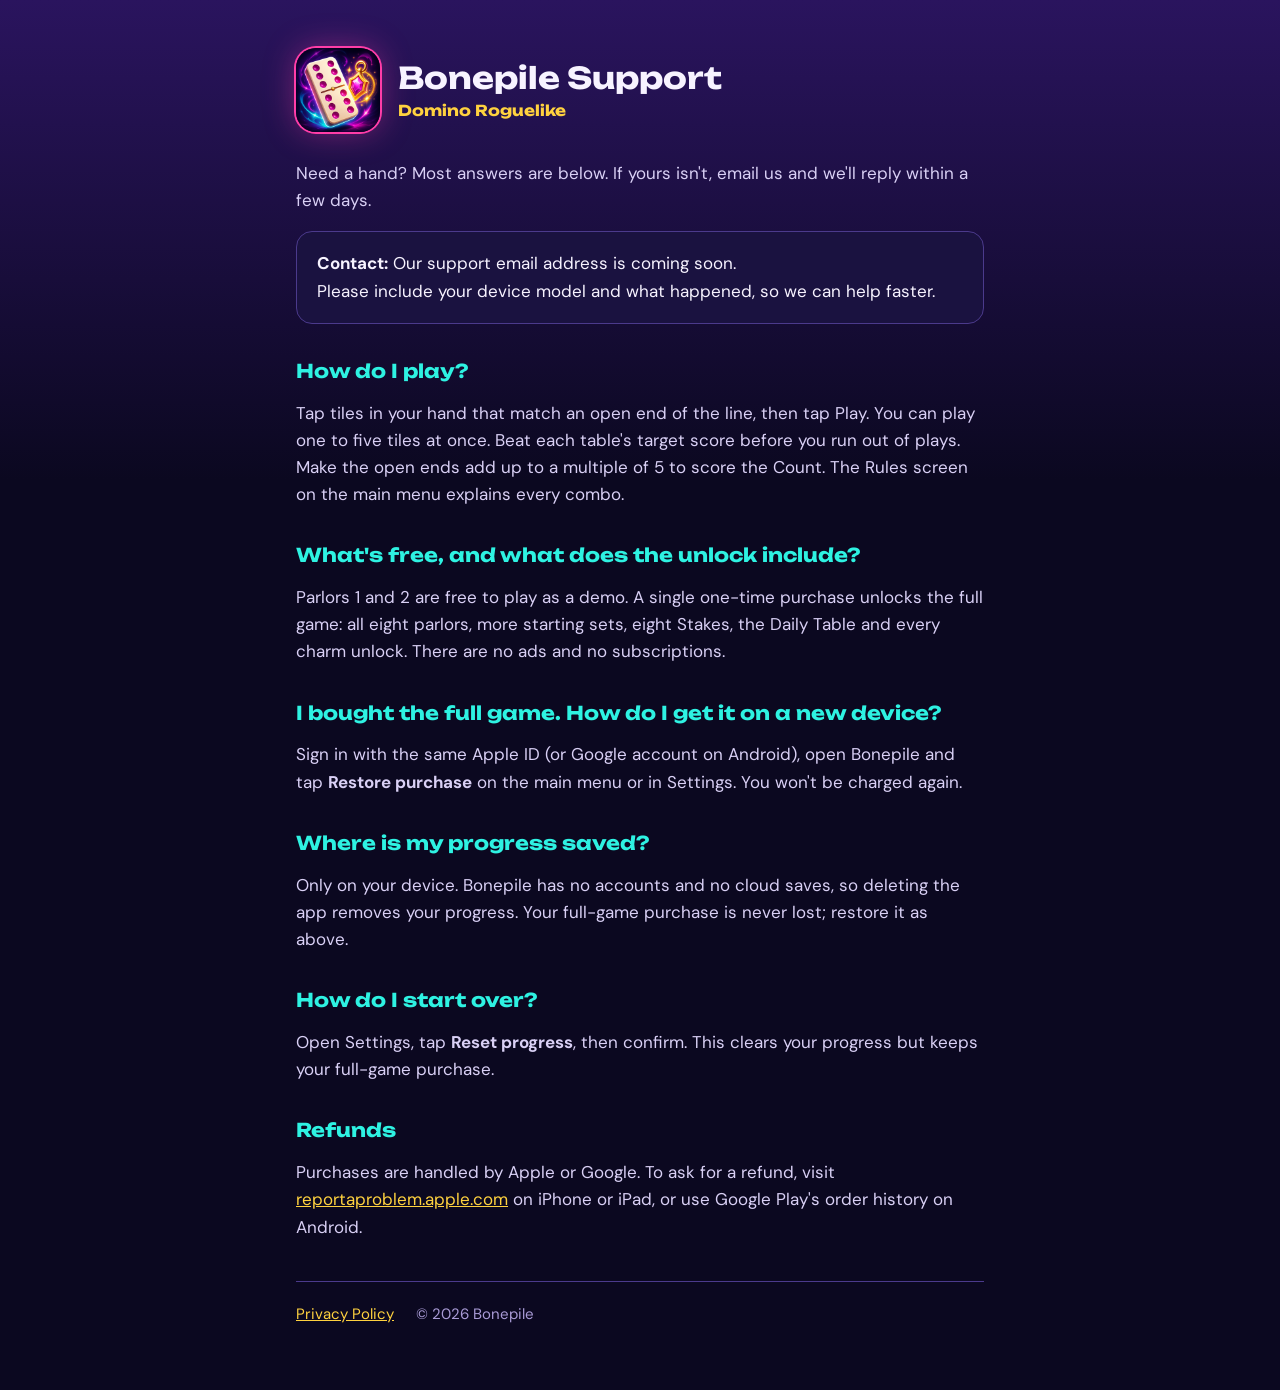
==== index.html @ 68d833bb "Add Bonepile support and privacy pages Co-Authored-By: Claude Opus 5.5 (1M context) <noreply@anthrop" ====
<!doctype html>
<html lang="en"><head><meta charset="utf-8"><meta name="viewport" content="width=device-width,initial-scale=1">
<title>Bonepile Support</title>
<meta name="description" content="Help and contact for Bonepile: Domino Roguelike.">
<link rel="icon" href="icon.png">
<link rel="preconnect" href="https://fonts.googleapis.com"><link rel="preconnect" href="https://fonts.gstatic.com" crossorigin>
<link href="https://fonts.googleapis.com/css2?family=DM+Sans:wght@400;500&family=Unbounded:wght@700&display=swap" rel="stylesheet">
<link rel="stylesheet" href="style.css">
</head><body><main>
<header><img src="icon.png" alt="Bonepile app icon"><h1>Bonepile Support<small>Domino Roguelike</small></h1></header>

<p>Need a hand? Most answers are below. If yours isn't, email us and we'll reply within a few days.</p>
<div class="card"><strong>Contact:</strong> <!--CONTACT-->Our support email address is coming soon.<br>
Please include your device model and what happened, so we can help faster.</div>

<h2>How do I play?</h2>
<p>Tap tiles in your hand that match an open end of the line, then tap Play. You can play one to five tiles at once. Beat each table's target score before you run out of plays. Make the open ends add up to a multiple of 5 to score the Count. The Rules screen on the main menu explains every combo.</p>

<h2>What's free, and what does the unlock include?</h2>
<p>Parlors 1 and 2 are free to play as a demo. A single one-time purchase unlocks the full game: all eight parlors, more starting sets, eight Stakes, the Daily Table and every charm unlock. There are no ads and no subscriptions.</p>

<h2>I bought the full game. How do I get it on a new device?</h2>
<p>Sign in with the same Apple ID (or Google account on Android), open Bonepile and tap <strong>Restore purchase</strong> on the main menu or in Settings. You won't be charged again.</p>

<h2>Where is my progress saved?</h2>
<p>Only on your device. Bonepile has no accounts and no cloud saves, so deleting the app removes your progress. Your full-game purchase is never lost; restore it as above.</p>

<h2>How do I start over?</h2>
<p>Open Settings, tap <strong>Reset progress</strong>, then confirm. This clears your progress but keeps your full-game purchase.</p>

<h2>Refunds</h2>
<p>Purchases are handled by Apple or Google. To ask for a refund, visit <a href="https://reportaproblem.apple.com">reportaproblem.apple.com</a> on iPhone or iPad, or use Google Play's order history on Android.</p>

<nav><a href="privacy.html">Privacy Policy</a> © 2026 Bonepile</nav>
</main></body></html>
---- style.css ----
:root{--ink:#0B0820;--top:#2A145E;--text:#F7F3FF;--dim:#A99BD6;--gold:#FFD23F;--teal:#2EF2E2;--coral:#FF3DA8;--card:#1A1240;--line:#4B3A8C}
*{box-sizing:border-box}
body{margin:0;background:linear-gradient(180deg,var(--top),var(--ink) 480px) var(--ink);color:var(--text);font:17px/1.6 'DM Sans',system-ui,sans-serif}
main{max-width:720px;margin:0 auto;padding:48px 16px 64px}
header{display:flex;align-items:center;gap:18px;margin-bottom:28px}
header img{width:84px;height:84px;border-radius:20px;box-shadow:0 0 0 2px var(--coral),0 0 32px #FF3DA866}
h1,h2{font-family:'Unbounded',system-ui,sans-serif;font-weight:700;line-height:1.2}
h1{font-size:30px;margin:0}
h1 small{display:block;font-size:15px;color:var(--gold);margin-top:6px;font-weight:700}
h2{font-size:19px;margin:36px 0 10px;color:var(--teal)}
p,li{color:#D9D0F5}
a{color:var(--gold)}
.card{background:var(--card);border:1px solid var(--line);border-radius:16px;padding:18px 20px;margin:12px 0}
.card strong{color:var(--text)}
nav{margin-top:40px;padding-top:20px;border-top:1px solid var(--line);font-size:15px;color:var(--dim)}
nav a{margin-right:18px}
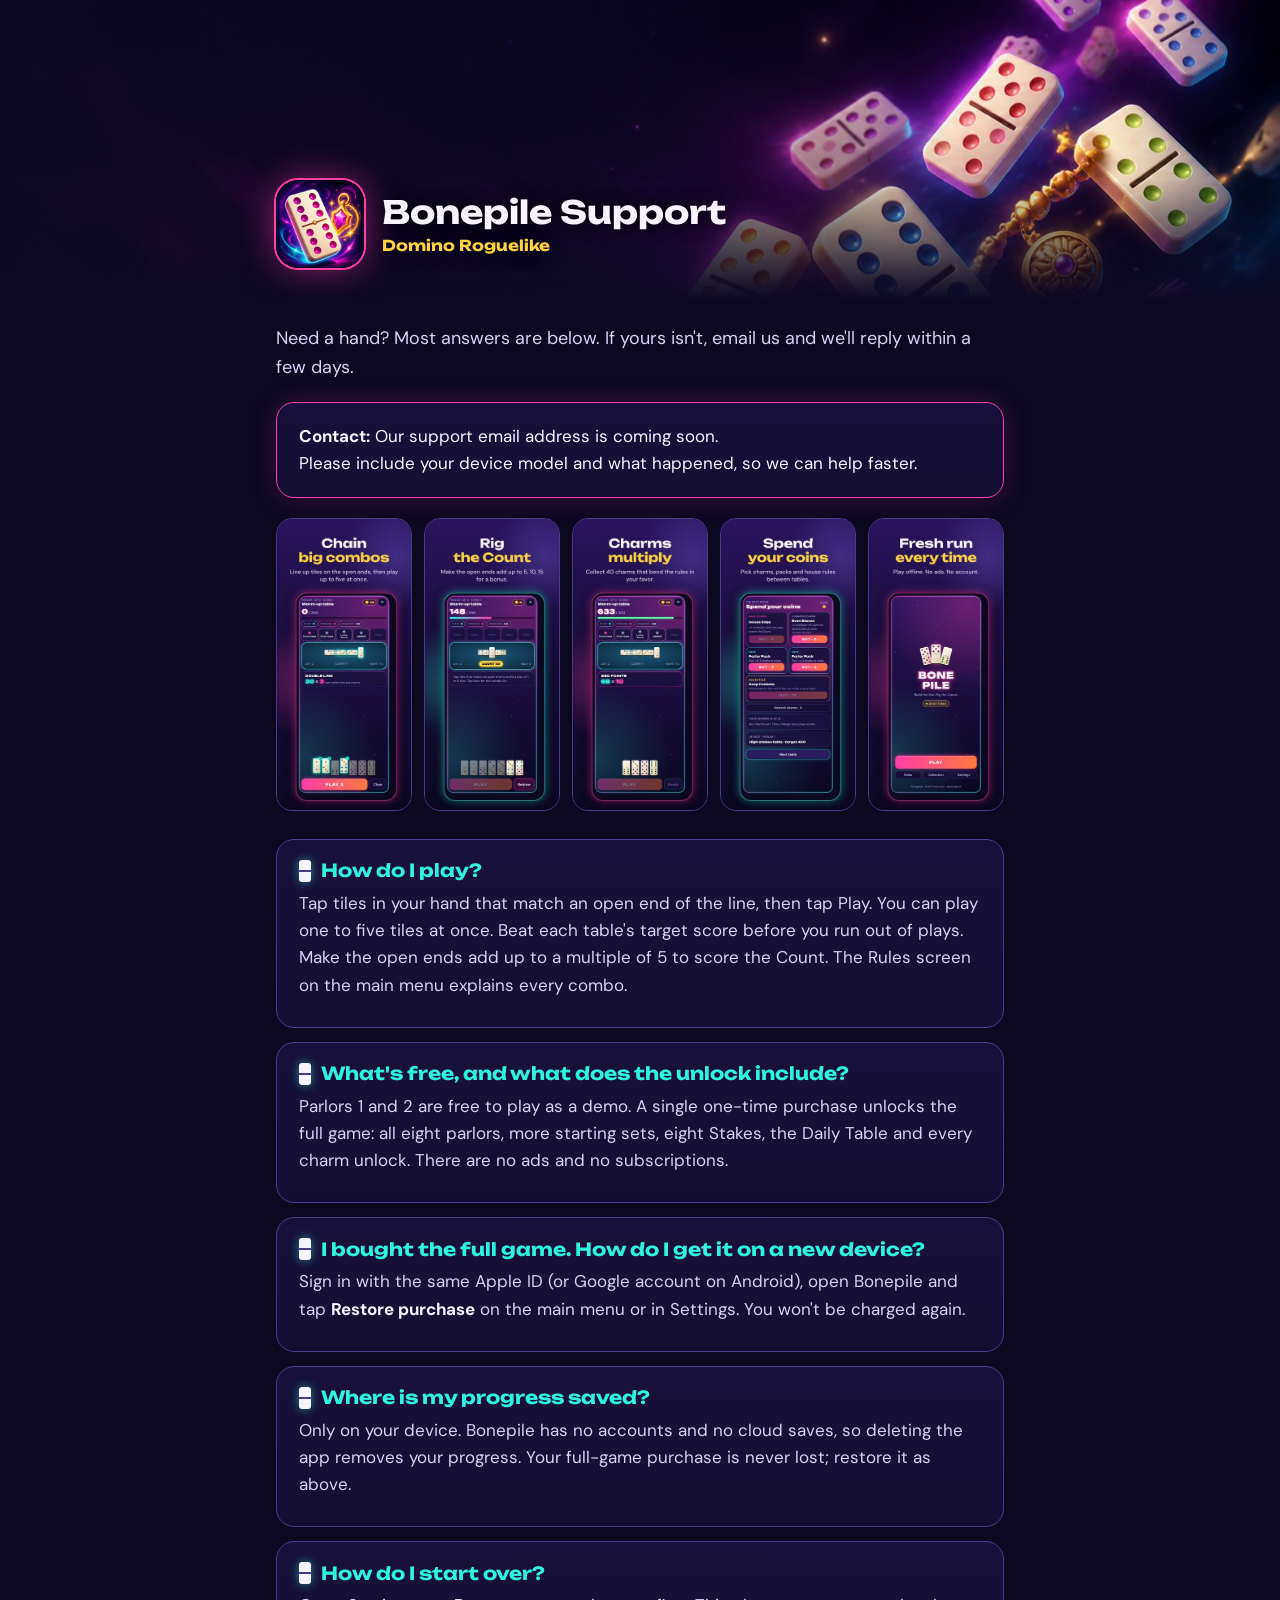
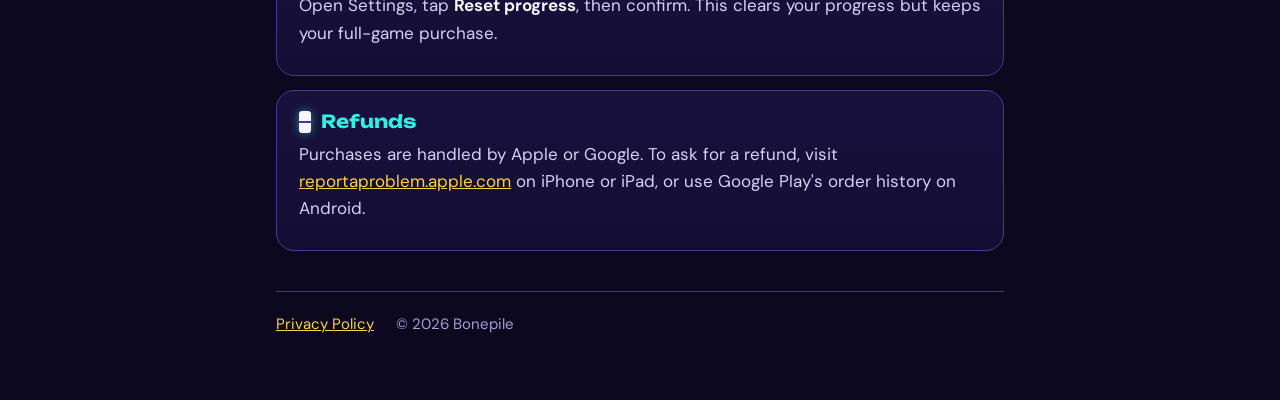
==== commit 99fe3956: "Refresh pages: Canva banner, screenshots, card layout Co-Authored-By: Claude Opus 5.5 (1M context) <" ====
--- a/index.html
+++ b/index.html
@@ -6,30 +6,25 @@
 <link rel="preconnect" href="https://fonts.googleapis.com"><link rel="preconnect" href="https://fonts.gstatic.com" crossorigin>
 <link href="https://fonts.googleapis.com/css2?family=DM+Sans:wght@400;500&family=Unbounded:wght@700&display=swap" rel="stylesheet">
 <link rel="stylesheet" href="style.css">
-</head><body><main>
-<header><img src="icon.png" alt="Bonepile app icon"><h1>Bonepile Support<small>Domino Roguelike</small></h1></header>
+</head><body><div class="hero art"><div class="hero-inner"><img src="icon.png" alt="Bonepile app icon"><h1>Bonepile Support<small>Domino Roguelike</small></h1></div></div>
+<main>
 
-<p>Need a hand? Most answers are below. If yours isn't, email us and we'll reply within a few days.</p>
-<div class="card"><strong>Contact:</strong> <!--CONTACT-->Our support email address is coming soon.<br>
+<p class="lead">Need a hand? Most answers are below. If yours isn't, email us and we'll reply within a few days.</p>
+<div class="card glow"><strong>Contact:</strong> <!--CONTACT-->Our support email address is coming soon.<br>
 Please include your device model and what happened, so we can help faster.</div>
 
-<h2>How do I play?</h2>
-<p>Tap tiles in your hand that match an open end of the line, then tap Play. You can play one to five tiles at once. Beat each table's target score before you run out of plays. Make the open ends add up to a multiple of 5 to score the Count. The Rules screen on the main menu explains every combo.</p>
-
-<h2>What's free, and what does the unlock include?</h2>
-<p>Parlors 1 and 2 are free to play as a demo. A single one-time purchase unlocks the full game: all eight parlors, more starting sets, eight Stakes, the Daily Table and every charm unlock. There are no ads and no subscriptions.</p>
-
-<h2>I bought the full game. How do I get it on a new device?</h2>
-<p>Sign in with the same Apple ID (or Google account on Android), open Bonepile and tap <strong>Restore purchase</strong> on the main menu or in Settings. You won't be charged again.</p>
-
-<h2>Where is my progress saved?</h2>
-<p>Only on your device. Bonepile has no accounts and no cloud saves, so deleting the app removes your progress. Your full-game purchase is never lost; restore it as above.</p>
-
-<h2>How do I start over?</h2>
-<p>Open Settings, tap <strong>Reset progress</strong>, then confirm. This clears your progress but keeps your full-game purchase.</p>
-
-<h2>Refunds</h2>
-<p>Purchases are handled by Apple or Google. To ask for a refund, visit <a href="https://reportaproblem.apple.com">reportaproblem.apple.com</a> on iPhone or iPad, or use Google Play's order history on Android.</p>
-
+<div class="shots"><img src="shot-1.jpg" alt="Bonepile screenshot 1" loading="lazy"><img src="shot-2.jpg" alt="Bonepile screenshot 2" loading="lazy"><img src="shot-3.jpg" alt="Bonepile screenshot 3" loading="lazy"><img src="shot-4.jpg" alt="Bonepile screenshot 4" loading="lazy"><img src="shot-5.jpg" alt="Bonepile screenshot 5" loading="lazy"></div>
+<section class="card"><h2>How do I play?</h2>
+<p>Tap tiles in your hand that match an open end of the line, then tap Play. You can play one to five tiles at once. Beat each table's target score before you run out of plays. Make the open ends add up to a multiple of 5 to score the Count. The Rules screen on the main menu explains every combo.</p></section>
+<section class="card"><h2>What's free, and what does the unlock include?</h2>
+<p>Parlors 1 and 2 are free to play as a demo. A single one-time purchase unlocks the full game: all eight parlors, more starting sets, eight Stakes, the Daily Table and every charm unlock. There are no ads and no subscriptions.</p></section>
+<section class="card"><h2>I bought the full game. How do I get it on a new device?</h2>
+<p>Sign in with the same Apple ID (or Google account on Android), open Bonepile and tap <strong>Restore purchase</strong> on the main menu or in Settings. You won't be charged again.</p></section>
+<section class="card"><h2>Where is my progress saved?</h2>
+<p>Only on your device. Bonepile has no accounts and no cloud saves, so deleting the app removes your progress. Your full-game purchase is never lost; restore it as above.</p></section>
+<section class="card"><h2>How do I start over?</h2>
+<p>Open Settings, tap <strong>Reset progress</strong>, then confirm. This clears your progress but keeps your full-game purchase.</p></section>
+<section class="card"><h2>Refunds</h2>
+<p>Purchases are handled by Apple or Google. To ask for a refund, visit <a href="https://reportaproblem.apple.com">reportaproblem.apple.com</a> on iPhone or iPad, or use Google Play's order history on Android.</p></section>
 <nav><a href="privacy.html">Privacy Policy</a> © 2026 Bonepile</nav>
 </main></body></html>
--- a/style.css
+++ b/style.css
@@ -1,16 +1,28 @@
-:root{--ink:#0B0820;--top:#2A145E;--text:#F7F3FF;--dim:#A99BD6;--gold:#FFD23F;--teal:#2EF2E2;--coral:#FF3DA8;--card:#1A1240;--line:#4B3A8C}
+:root{--ink:#0B0820;--top:#2A145E;--text:#F7F3FF;--dim:#A99BD6;--soft:#D9D0F5;--gold:#FFD23F;--teal:#2EF2E2;--coral:#FF3DA8;--card:#1A1240;--line:#4B3A8C}
 *{box-sizing:border-box}
-body{margin:0;background:linear-gradient(180deg,var(--top),var(--ink) 480px) var(--ink);color:var(--text);font:17px/1.6 'DM Sans',system-ui,sans-serif}
-main{max-width:720px;margin:0 auto;padding:48px 16px 64px}
-header{display:flex;align-items:center;gap:18px;margin-bottom:28px}
-header img{width:84px;height:84px;border-radius:20px;box-shadow:0 0 0 2px var(--coral),0 0 32px #FF3DA866}
+html{background:var(--ink)}
+body{margin:0;background:var(--ink);color:var(--text);font:17px/1.6 'DM Sans',system-ui,sans-serif}
+.hero{position:relative;min-height:300px;display:flex;align-items:flex-end;background:linear-gradient(120deg,#2A145E,#0B0820 70%);background-size:cover;background-position:center right;overflow:hidden}
+.hero.art{background-image:linear-gradient(90deg,#0B0820ee 0%,#0B0820aa 45%,#0B082000 75%),linear-gradient(0deg,#0B0820 0%,#0B082000 40%),url(banner.jpg)}
+.hero-inner{width:100%;max-width:760px;margin:0 auto;padding:56px 16px 32px;display:flex;align-items:center;gap:18px}
+.hero img{width:88px;height:88px;border-radius:22px;box-shadow:0 0 0 2px var(--coral),0 0 36px #FF3DA888;flex:none}
+main{max-width:760px;margin:0 auto;padding:8px 16px 64px}
 h1,h2{font-family:'Unbounded',system-ui,sans-serif;font-weight:700;line-height:1.2}
-h1{font-size:30px;margin:0}
-h1 small{display:block;font-size:15px;color:var(--gold);margin-top:6px;font-weight:700}
-h2{font-size:19px;margin:36px 0 10px;color:var(--teal)}
-p,li{color:#D9D0F5}
+h1{font-size:32px;margin:0;text-shadow:0 2px 18px #000}
+h1 small{display:block;font-size:15px;color:var(--gold);margin-top:6px}
+h2{font-size:18px;margin:0 0 8px;color:var(--teal);display:flex;align-items:center;gap:10px}
+h2::before{content:"";flex:none;width:12px;height:22px;border-radius:3px;background:linear-gradient(var(--text) 0 45%,var(--line) 45% 55%,var(--text) 55%);box-shadow:0 0 10px #2EF2E288}
+p,li{color:var(--soft);margin:0 0 8px}
 a{color:var(--gold)}
-.card{background:var(--card);border:1px solid var(--line);border-radius:16px;padding:18px 20px;margin:12px 0}
+.lead{font-size:18px;margin:16px 0 20px}
+.card{background:linear-gradient(180deg,#22175099,#1A124099);border:1px solid var(--line);border-radius:18px;padding:20px 22px;margin:14px 0}
+.card.glow{border-color:var(--coral);box-shadow:0 0 28px #FF3DA833}
 .card strong{color:var(--text)}
+.shots{display:flex;gap:12px;overflow-x:auto;padding:6px 2px 14px;margin:6px -16px 10px;padding-left:16px;scroll-snap-type:x mandatory}
+.shots img{width:150px;height:auto;border-radius:16px;border:1px solid var(--line);scroll-snap-align:start;flex:none}
+ul.checks{list-style:none;padding:0;margin:0}
+ul.checks li{position:relative;padding-left:32px;margin:8px 0}
+ul.checks li::before{content:"✓";position:absolute;left:0;top:1px;width:22px;height:22px;border-radius:50%;background:#5CF2A022;color:#5CF2A0;font-weight:700;font-size:14px;display:grid;place-items:center}
 nav{margin-top:40px;padding-top:20px;border-top:1px solid var(--line);font-size:15px;color:var(--dim)}
 nav a{margin-right:18px}
+@media (min-width:700px){.shots{overflow:visible;margin:6px 0 10px;padding:6px 0 14px}.shots img{width:calc((100% - 48px)/5)}}
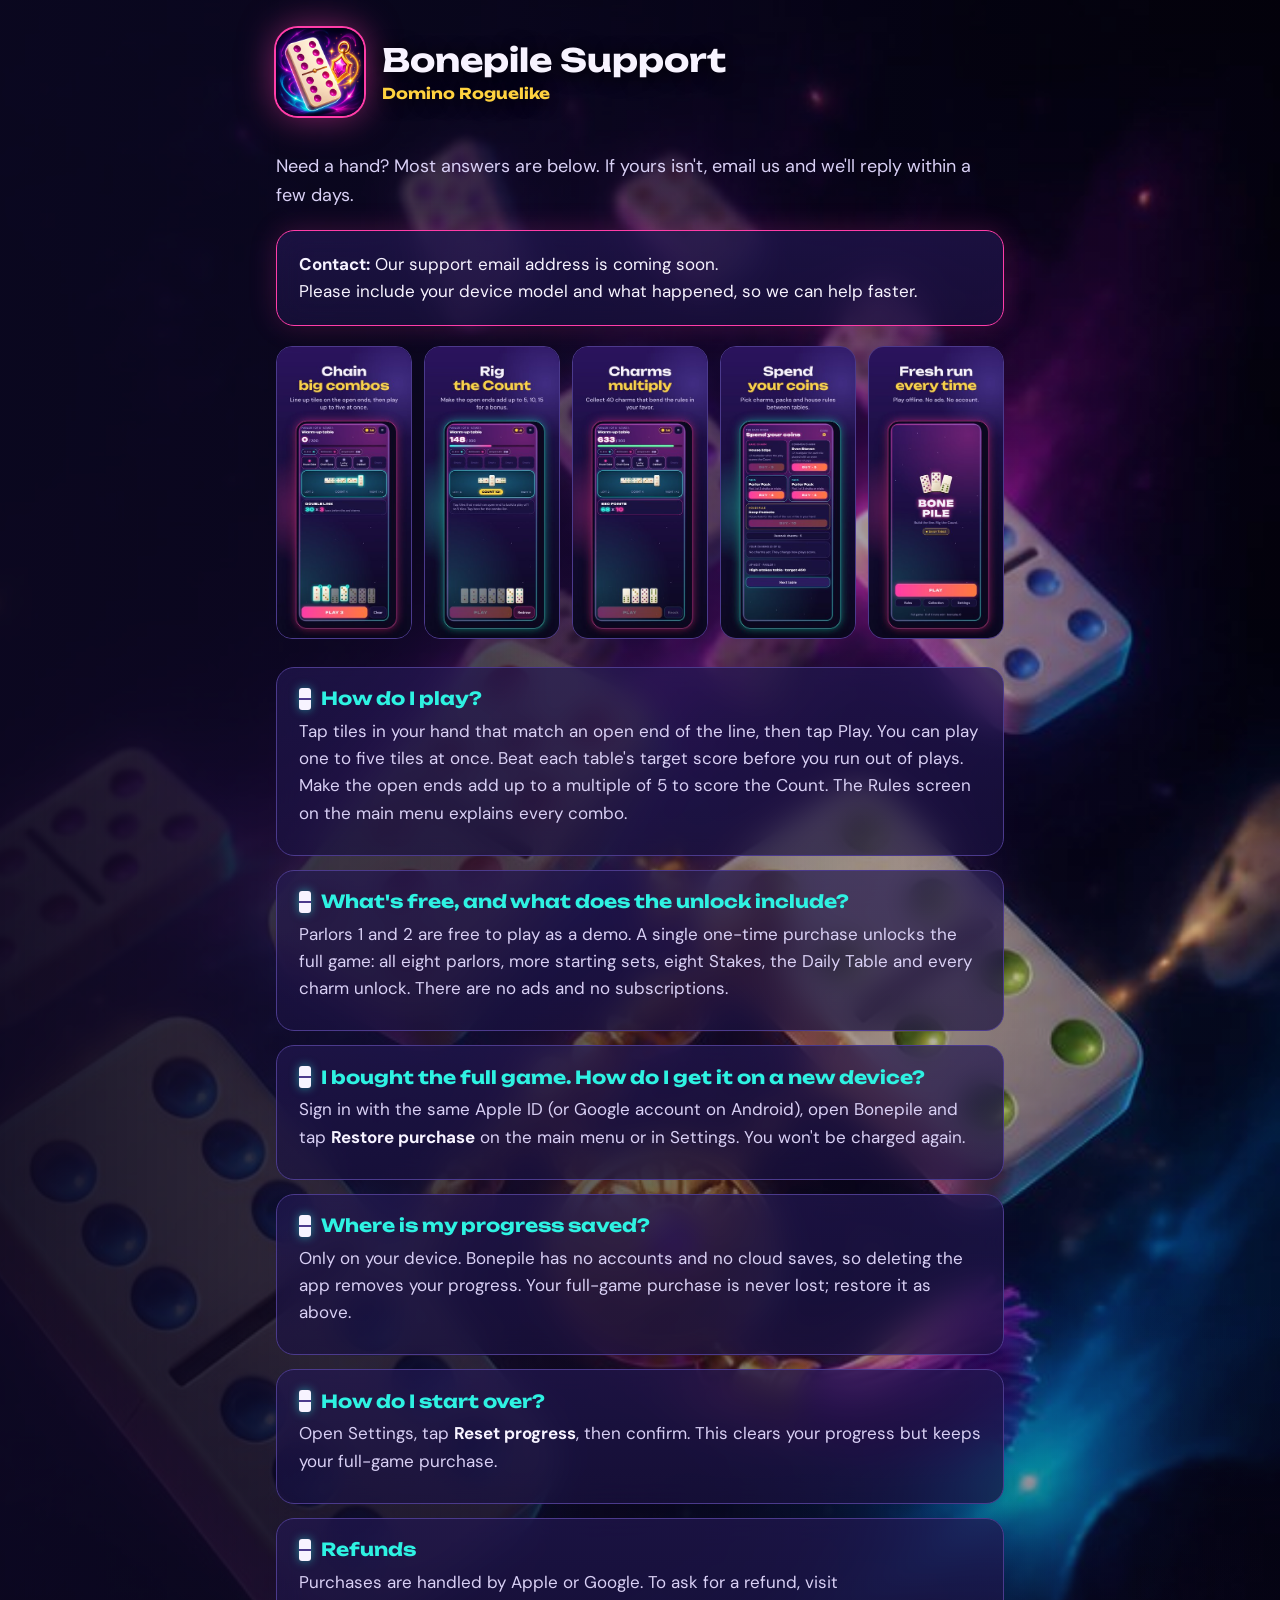
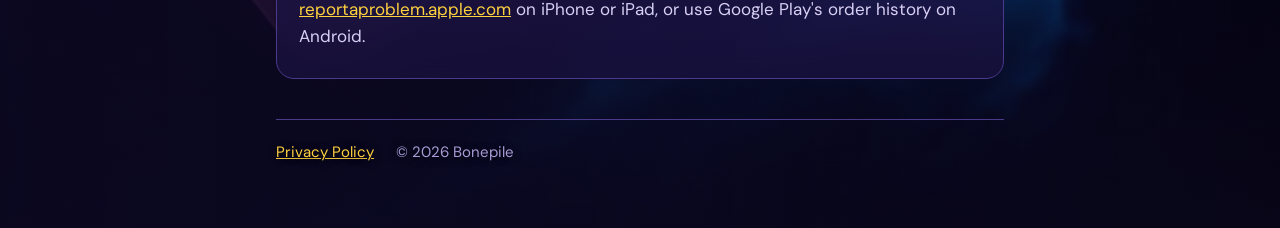
==== commit 3f208f20: "Version the stylesheet link so browsers pick up style changes Co-Authored-By: Claude Opus 5.5 (1M co" ====
--- a/index.html
+++ b/index.html
@@ -5,7 +5,7 @@
 <link rel="icon" href="icon.png">
 <link rel="preconnect" href="https://fonts.googleapis.com"><link rel="preconnect" href="https://fonts.gstatic.com" crossorigin>
 <link href="https://fonts.googleapis.com/css2?family=DM+Sans:wght@400;500&family=Unbounded:wght@700&display=swap" rel="stylesheet">
-<link rel="stylesheet" href="style.css">
+<link rel="stylesheet" href="style.css?v=4">
 </head><body><div class="hero art"><div class="hero-inner"><img src="icon.png" alt="Bonepile app icon"><h1>Bonepile Support<small>Domino Roguelike</small></h1></div></div>
 <main>
 
--- a/style.css
+++ b/style.css
@@ -1,10 +1,12 @@
 :root{--ink:#0B0820;--top:#2A145E;--text:#F7F3FF;--dim:#A99BD6;--soft:#D9D0F5;--gold:#FFD23F;--teal:#2EF2E2;--coral:#FF3DA8;--card:#1A1240;--line:#4B3A8C}
 *{box-sizing:border-box}
 html{background:var(--ink)}
-body{margin:0;background:var(--ink);color:var(--text);font:17px/1.6 'DM Sans',system-ui,sans-serif}
-.hero{position:relative;min-height:300px;display:flex;align-items:flex-end;background:linear-gradient(120deg,#2A145E,#0B0820 70%);background-size:cover;background-position:center right;overflow:hidden}
-.hero.art{background-image:linear-gradient(90deg,#0B0820ee 0%,#0B0820aa 45%,#0B082000 75%),linear-gradient(0deg,#0B0820 0%,#0B082000 40%),url(banner.jpg)}
-.hero-inner{width:100%;max-width:760px;margin:0 auto;padding:56px 16px 32px;display:flex;align-items:center;gap:18px}
+body{margin:0;background:transparent;color:var(--text);font:17px/1.6 'DM Sans',system-ui,sans-serif}
+.hero{position:relative;display:flex;align-items:flex-end}
+body::before{content:"";position:fixed;inset:0;z-index:-2;background:#0B0820 url(banner.jpg) right top/cover no-repeat}
+body::after{content:"";position:fixed;inset:0;z-index:-1;background:linear-gradient(90deg,#0B0820e6 0%,#0B0820a0 45%,#0B082040 80%),linear-gradient(180deg,#0B082000 0%,#0B082066 35%,#0B0820b0 100%)}
+@media (max-width:699px){body::before{background-position:72% top}body::after{background:linear-gradient(180deg,#0B082030 0%,#0B0820b8 40%,#0B0820d0 100%)}}
+.hero-inner{width:100%;max-width:760px;margin:0 auto;padding:28px 16px 12px;display:flex;align-items:center;gap:18px}
 .hero img{width:88px;height:88px;border-radius:22px;box-shadow:0 0 0 2px var(--coral),0 0 36px #FF3DA888;flex:none}
 main{max-width:760px;margin:0 auto;padding:8px 16px 64px}
 h1,h2{font-family:'Unbounded',system-ui,sans-serif;font-weight:700;line-height:1.2}
@@ -15,7 +17,7 @@
 p,li{color:var(--soft);margin:0 0 8px}
 a{color:var(--gold)}
 .lead{font-size:18px;margin:16px 0 20px}
-.card{background:linear-gradient(180deg,#22175099,#1A124099);border:1px solid var(--line);border-radius:18px;padding:20px 22px;margin:14px 0}
+.card{background:linear-gradient(180deg,#221750b3,#1A1240b3);-webkit-backdrop-filter:blur(14px);backdrop-filter:blur(14px);border:1px solid var(--line);border-radius:18px;padding:20px 22px;margin:14px 0}
 .card.glow{border-color:var(--coral);box-shadow:0 0 28px #FF3DA833}
 .card strong{color:var(--text)}
 .shots{display:flex;gap:12px;overflow-x:auto;padding:6px 2px 14px;margin:6px -16px 10px;padding-left:16px;scroll-snap-type:x mandatory}
@@ -23,6 +25,11 @@
 ul.checks{list-style:none;padding:0;margin:0}
 ul.checks li{position:relative;padding-left:32px;margin:8px 0}
 ul.checks li::before{content:"✓";position:absolute;left:0;top:1px;width:22px;height:22px;border-radius:50%;background:#5CF2A022;color:#5CF2A0;font-weight:700;font-size:14px;display:grid;place-items:center}
-nav{margin-top:40px;padding-top:20px;border-top:1px solid var(--line);font-size:15px;color:var(--dim)}
+nav{margin-top:40px;text-shadow:0 1px 8px #000;padding-top:20px;border-top:1px solid var(--line);font-size:15px;color:var(--dim)}
 nav a{margin-right:18px}
 @media (min-width:700px){.shots{overflow:visible;margin:6px 0 10px;padding:6px 0 14px}.shots img{width:calc((100% - 48px)/5)}}
+@media (min-width:700px){
+body{position:relative;min-height:100vh}
+body::before{position:absolute;inset:0;background:#0B0820 url(banner.jpg) right top/auto 100% no-repeat}
+body::after{position:absolute;inset:0;background:linear-gradient(90deg,#0B0820f0 0%,#0B0820c0 38%,#0B082055 70%,#0B082030 100%),linear-gradient(180deg,#0B082000 0%,#0B082000 70%,#0B0820a0 100%)}
+}
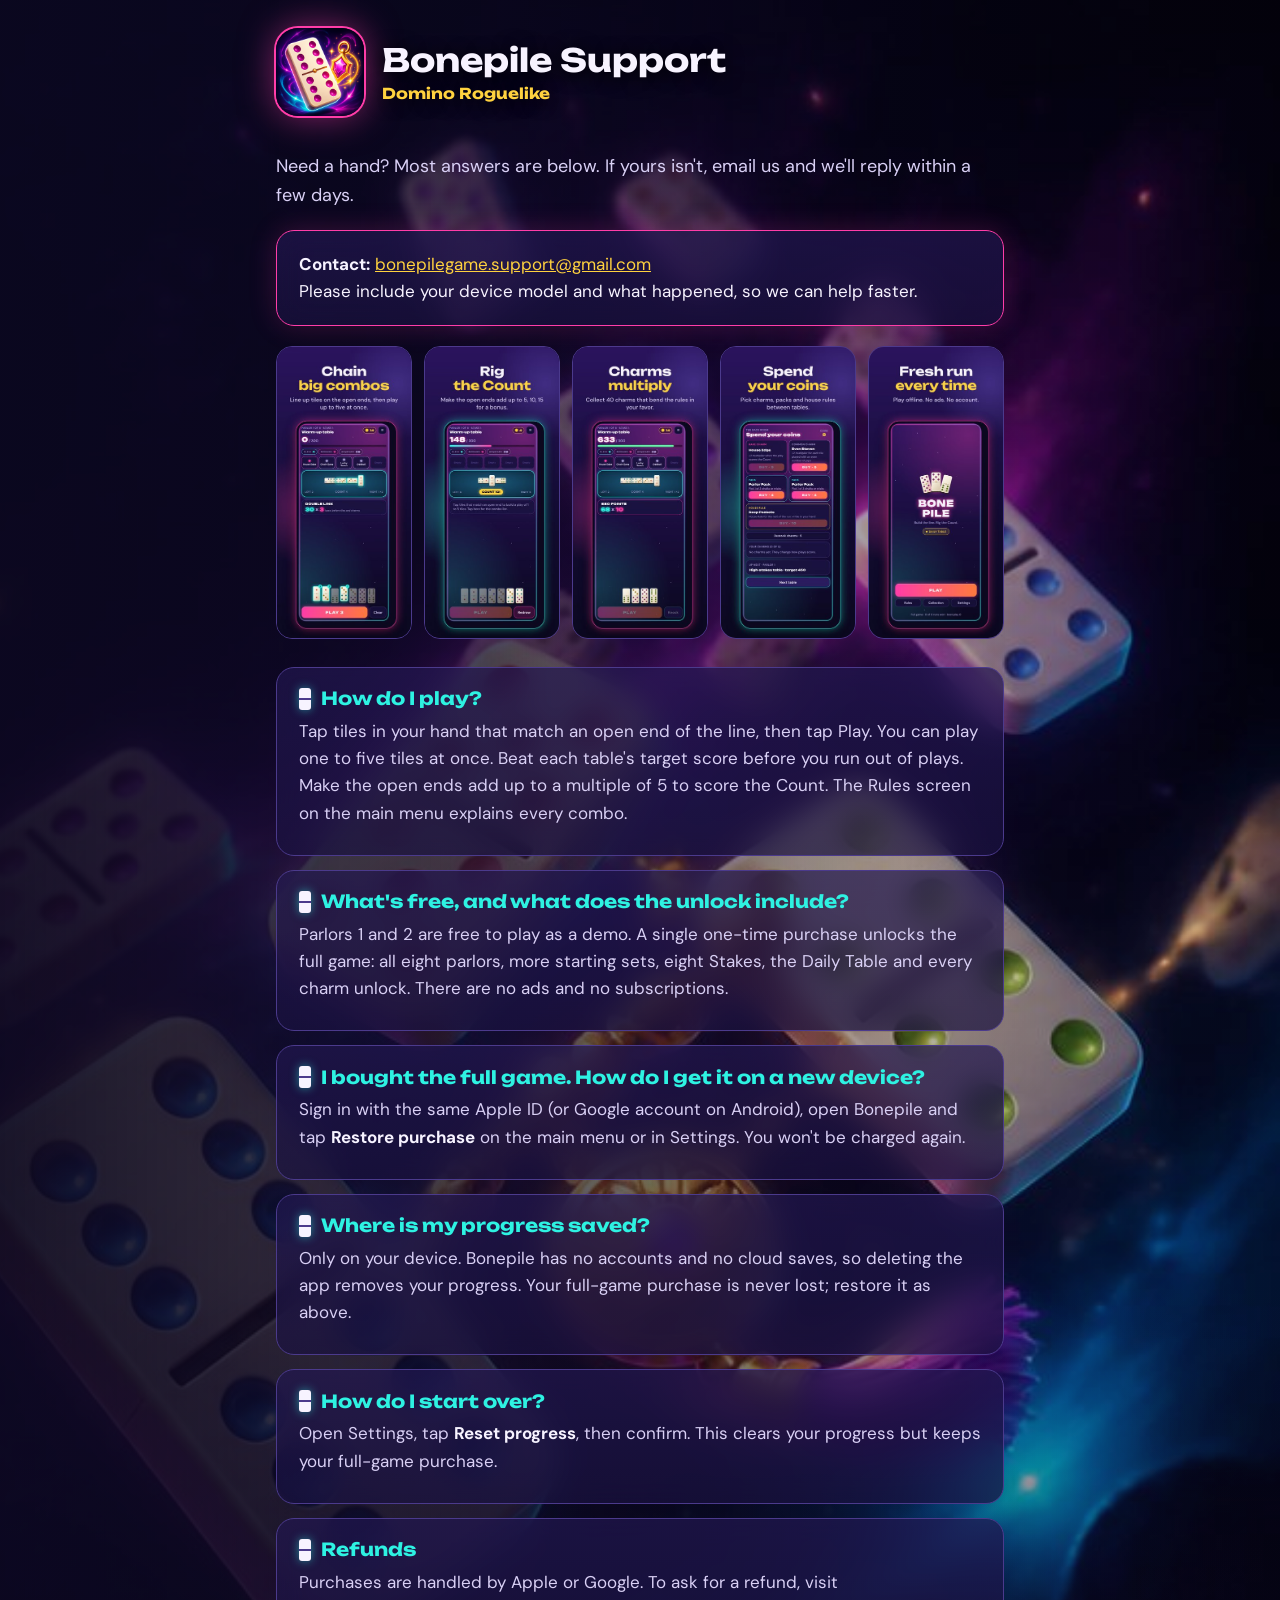
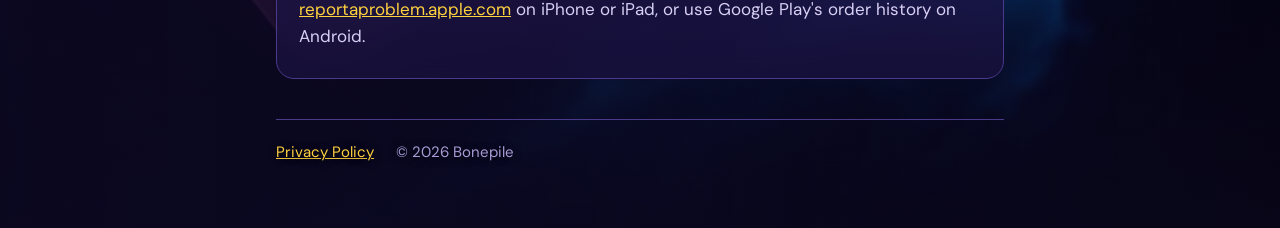
==== commit f41597bd: "Add the support email Co-Authored-By: Claude Opus 5.5 (1M context) <noreply@anthropic.com> Claude-Se" ====
--- a/index.html
+++ b/index.html
@@ -10,7 +10,7 @@
 <main>
 
 <p class="lead">Need a hand? Most answers are below. If yours isn't, email us and we'll reply within a few days.</p>
-<div class="card glow"><strong>Contact:</strong> <!--CONTACT-->Our support email address is coming soon.<br>
+<div class="card glow"><strong>Contact:</strong> <a href="mailto:bonepilegame.support@gmail.com?subject=Bonepile%20support">bonepilegame.support@gmail.com</a><br>
 Please include your device model and what happened, so we can help faster.</div>
 
 <div class="shots"><img src="shot-1.jpg" alt="Bonepile screenshot 1" loading="lazy"><img src="shot-2.jpg" alt="Bonepile screenshot 2" loading="lazy"><img src="shot-3.jpg" alt="Bonepile screenshot 3" loading="lazy"><img src="shot-4.jpg" alt="Bonepile screenshot 4" loading="lazy"><img src="shot-5.jpg" alt="Bonepile screenshot 5" loading="lazy"></div>
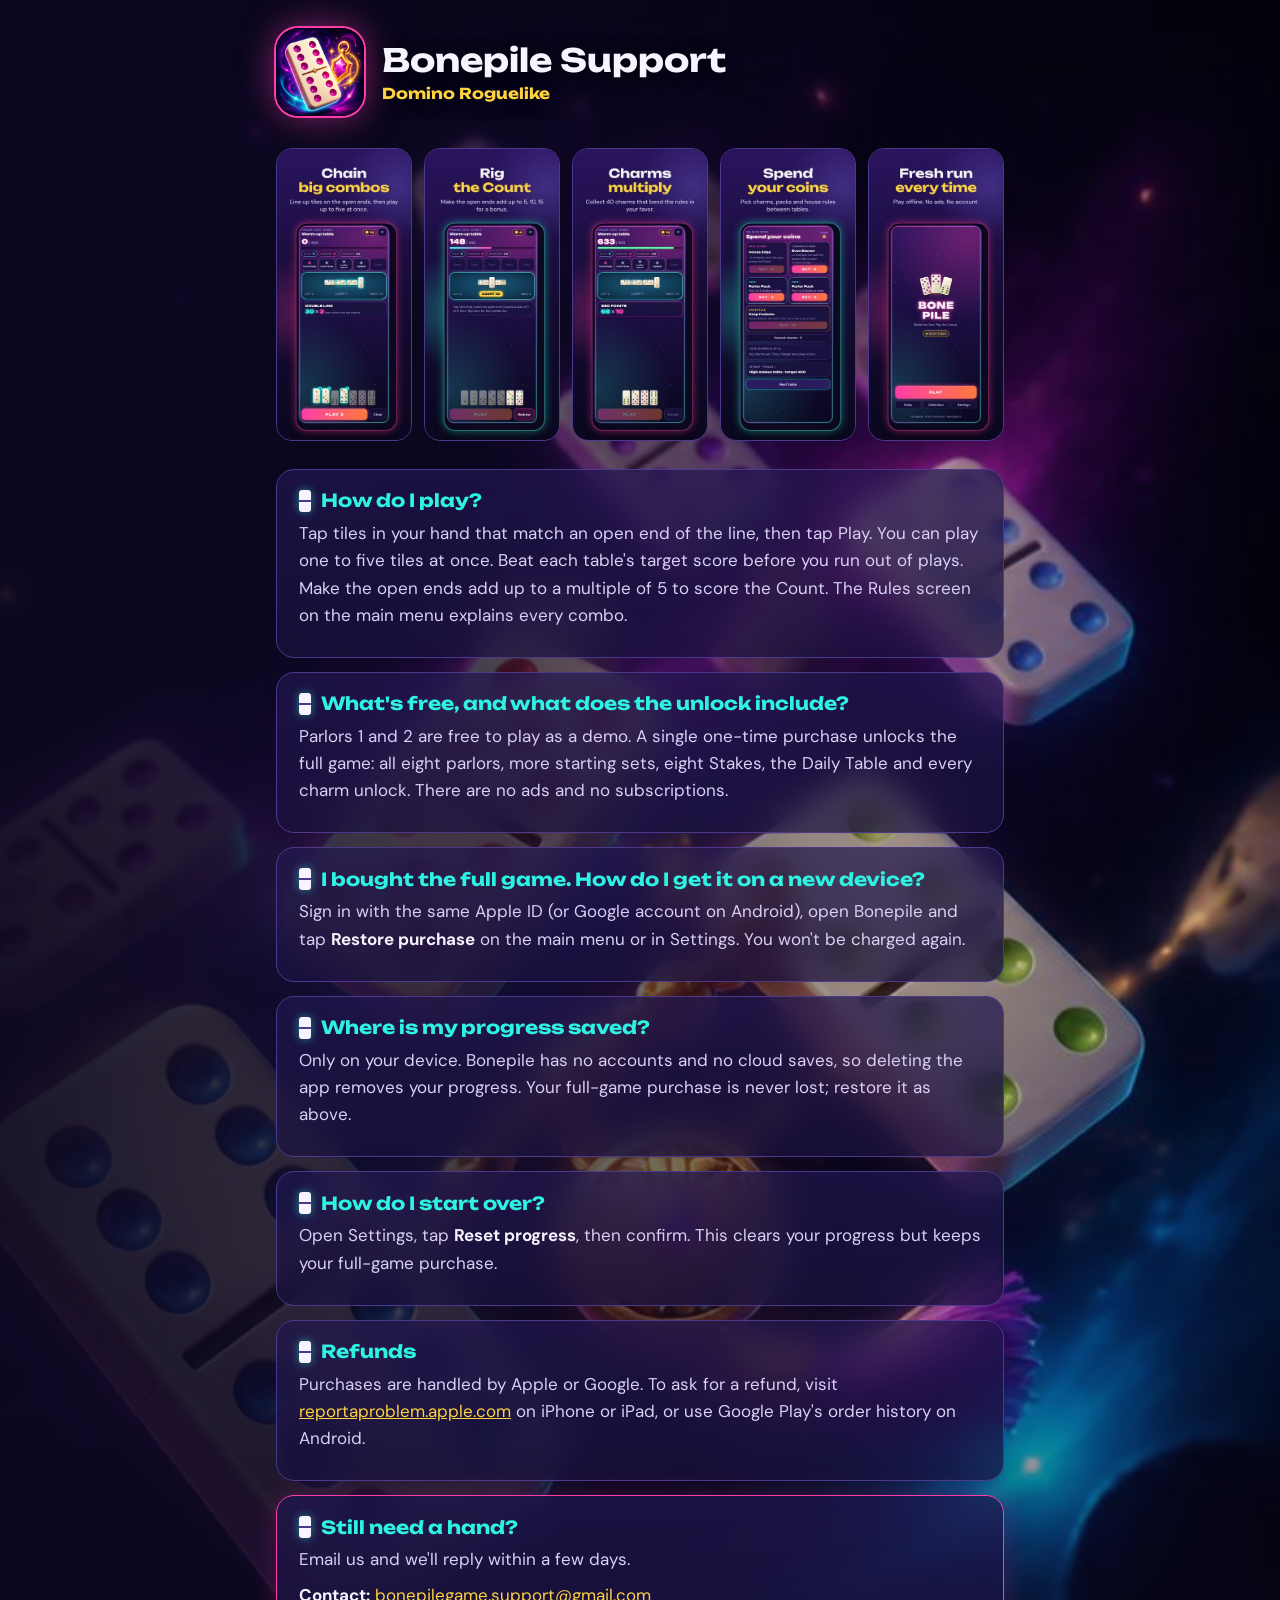
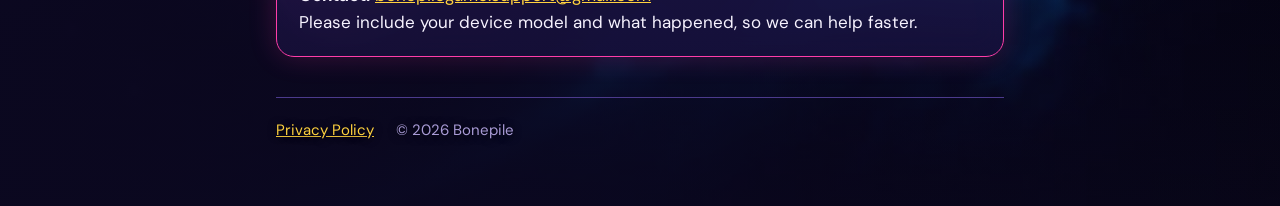
==== commit 2fc6ebdd: "Move the contact card to the bottom of the support page Co-Authored-By: Claude Opus 5.5 (1M context)" ====
--- a/index.html
+++ b/index.html
@@ -9,9 +9,6 @@
 </head><body><div class="hero art"><div class="hero-inner"><img src="icon.png" alt="Bonepile app icon"><h1>Bonepile Support<small>Domino Roguelike</small></h1></div></div>
 <main>
 
-<p class="lead">Need a hand? Most answers are below. If yours isn't, email us and we'll reply within a few days.</p>
-<div class="card glow"><strong>Contact:</strong> <a href="mailto:bonepilegame.support@gmail.com?subject=Bonepile%20support">bonepilegame.support@gmail.com</a><br>
-Please include your device model and what happened, so we can help faster.</div>
 
 <div class="shots"><img src="shot-1.jpg" alt="Bonepile screenshot 1" loading="lazy"><img src="shot-2.jpg" alt="Bonepile screenshot 2" loading="lazy"><img src="shot-3.jpg" alt="Bonepile screenshot 3" loading="lazy"><img src="shot-4.jpg" alt="Bonepile screenshot 4" loading="lazy"><img src="shot-5.jpg" alt="Bonepile screenshot 5" loading="lazy"></div>
 <section class="card"><h2>How do I play?</h2>
@@ -26,5 +23,7 @@
 <p>Open Settings, tap <strong>Reset progress</strong>, then confirm. This clears your progress but keeps your full-game purchase.</p></section>
 <section class="card"><h2>Refunds</h2>
 <p>Purchases are handled by Apple or Google. To ask for a refund, visit <a href="https://reportaproblem.apple.com">reportaproblem.apple.com</a> on iPhone or iPad, or use Google Play's order history on Android.</p></section>
+<div class="card glow"><h2>Still need a hand?</h2><p>Email us and we'll reply within a few days.</p><strong>Contact:</strong> <a href="mailto:bonepilegame.support@gmail.com?subject=Bonepile%20support">bonepilegame.support@gmail.com</a><br>
+Please include your device model and what happened, so we can help faster.</div>
 <nav><a href="privacy.html">Privacy Policy</a> © 2026 Bonepile</nav>
 </main></body></html>
